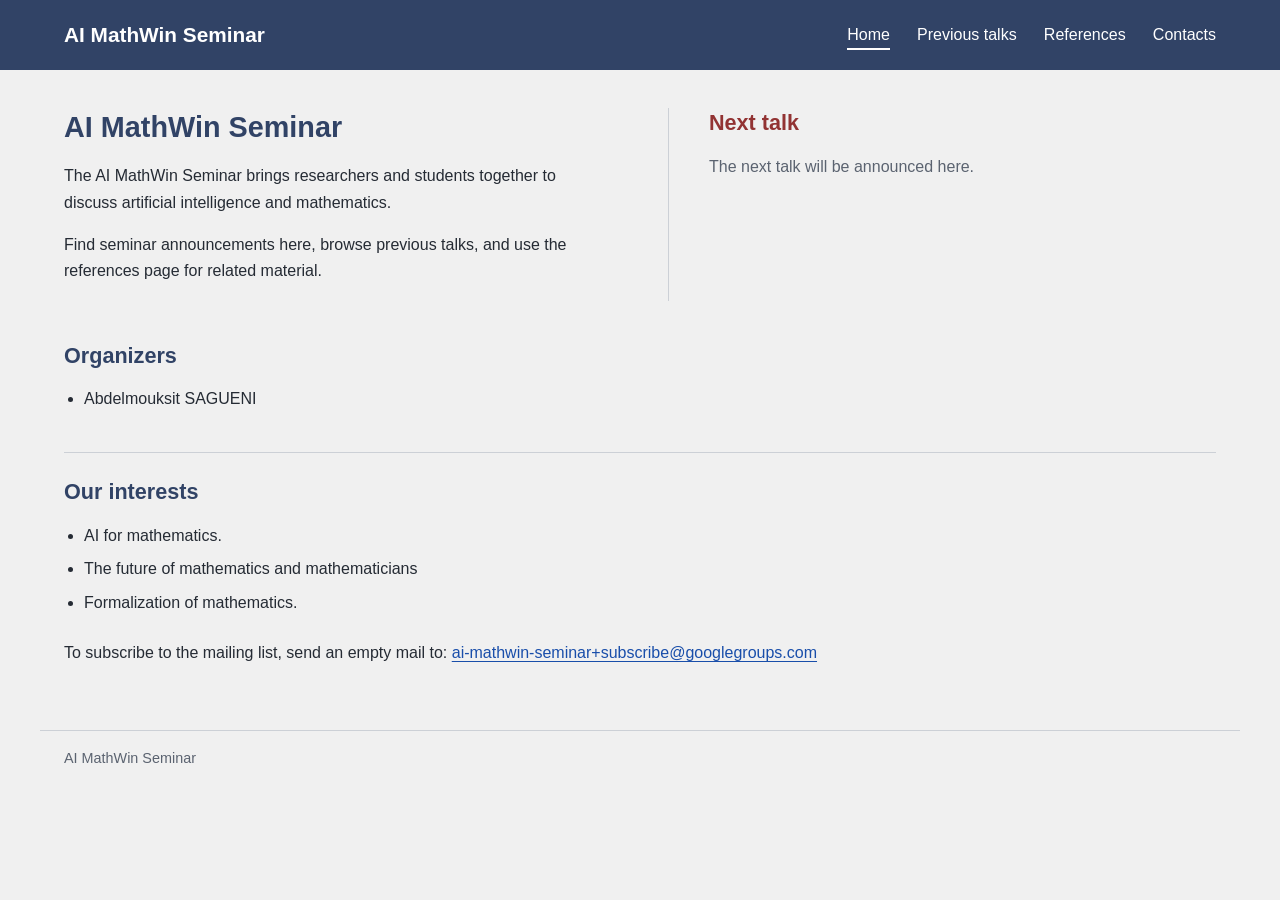
==== index.html @ 38aa2464 "Add files via upload" ====
<!DOCTYPE html>
<html lang="en">
<head>
  <meta charset="utf-8">
  <meta name="viewport" content="width=device-width, initial-scale=1">
  <title>AI MathWin Seminar</title>
  <meta name="description" content="AI MathWin Seminar: talks, references, organizers, and contacts.">
  <link rel="icon" type="image/svg+xml" href="data:image/svg+xml,%3Csvg xmlns='http://www.w3.org/2000/svg' viewBox='0 0 32 32'%3E%3Crect width='32' height='32' rx='6' fill='%23314366'/%3E%3Ctext x='16' y='23' text-anchor='middle' fill='white' font-family='Georgia,serif' font-size='24'%3E%CF%80%3C/text%3E%3C/svg%3E">
  <link rel="stylesheet" href="styles.css">
</head>
<body>
  <a href="#main" class="skip-link">Skip to content</a>
  <header>
    <div class="nav-wrap">
      <nav aria-label="Main navigation">
        <a class="site-title" href="index.html">AI MathWin Seminar</a>
        <ul class="nav-links" id="navigation">
          <li><a href="index.html" aria-current="page">Home</a></li>
          <li><a href="previous-talks.html">Previous talks</a></li>
          <li><a href="references.html">References</a></li>
          <li><a href="contacts.html">Contacts</a></li>
        </ul>
      </nav>
    </div>
  </header>

  <main id="main" tabindex="-1">
    <section id="home" aria-labelledby="home-heading">
      <div class="intro-grid">
        <div>
          <h1 id="home-heading">AI MathWin Seminar</h1>
          <!-- EDIT THE INTRODUCTION: Change the text between <p> and </p> below.
               Keep each paragraph between its own <p>...</p> tags. -->
          <p>The AI MathWin Seminar brings researchers and students together to discuss artificial intelligence and mathematics.</p>
          <p>Find seminar announcements here, browse previous talks, and use the references page for related material.</p>
        </div>
        <aside class="next-talk" aria-labelledby="next-talk-heading">
          <h2 id="next-talk-heading">Next talk</h2>
          <!-- HOW TO ANNOUNCE THE NEXT TALK:
               1. Delete the single placeholder <p> line immediately below.
               2. Copy the example lines below, but place them OUTSIDE this comment.
               3. Replace the CAPITALIZED placeholders with your information.
               4. When the talk has happened, add it to previous-talks.html.

               <p><strong>Title:</strong> TALK TITLE</p>
               <p><strong>Speaker(s):</strong> NAME (AFFILIATION)</p>
               <p><strong>Date and time:</strong> DAY MONTH YEAR, TIME</p>
               <p><strong>Location / meeting link:</strong> ROOM OR ONLINE LINK</p>
               <p><strong>Abstract:</strong> SHORT DESCRIPTION (optional)</p>
          -->
          <p class="empty-state">The next talk will be announced here.</p>
        </aside>
      </div>

      <section id="organizers" class="organizers-section" aria-labelledby="organizers-heading">
        <h2 id="organizers-heading">Organizers</h2>
        <ul class="organizers">
          <!-- HOW TO ADD AN ORGANIZER:
               Copy the <li> line below and change the name.
               Example: <li>NEW ORGANIZER NAME</li>
               Optional website link: <li><a href="https://example.org">NAME</a></li>
               To remove an organizer, delete that person's <li>...</li> line.
               Everyone in this list appears on the page automatically. -->
          <li>Abdelmouksit SAGUENI</li>
          <!-- ADD ANOTHER <li>...</li> LINE HERE -->
        </ul>
      </section>

      <section class="interests" aria-labelledby="interests-heading">
        <h2 id="interests-heading">Our interests</h2>
        <ul>
          <!-- HOW TO ADD AN INTEREST: copy a <li>...</li> line and edit its text.
               Example: <li>Another research interest.</li> -->
          <li>AI for mathematics.</li>
          <li>The future of mathematics and mathematicians</li>
          <li>Formalization of mathematics.</li>
        </ul>
        <!-- SUBSCRIPTION REMARK: Leave this note at the bottom of the homepage.
             If the subscription email changes, edit the address in BOTH the
             mailto: link and the visible text in the <a>...</a> line below. -->
        <p class="subscribe-line">
          To subscribe to the mailing list, send an empty mail to:
          <a href="mailto:ai-mathwin-seminar+subscribe@googlegroups.com">ai-mathwin-seminar+subscribe@googlegroups.com</a>
        </p>
      </section>
    </section>
  </main>

  <footer>AI MathWin Seminar</footer>
</body>
</html>
---- styles.css ----
/* Edit text, organizers, and talks in the HTML files, not here.
   This stylesheet controls colors, layout, and typography. */
:root { color-scheme: light; --navy: #314366; --ink: #252b34; --muted: #5b6370; --line: #ccd0d6; }
* { box-sizing: border-box; }
body { margin: 0; background: #f0f0f0; color: var(--ink); font-family: Arial, Helvetica, sans-serif; font-size: 1rem; line-height: 1.65; }
a { color: #194eaa; text-underline-offset: .2em; }
a:hover { text-decoration-thickness: 2px; }
:focus-visible { outline: 3px solid #3e73c9; outline-offset: 5px; }
.skip-link { position: absolute; left: 1rem; top: -5rem; z-index: 20; padding: .5rem 1rem; background: white; }
.skip-link:focus { top: .5rem; }
.nav-wrap { background: var(--navy); color: white; }
nav { max-width: 1200px; min-height: 70px; margin: auto; padding: 1rem 1.5rem; display: flex; justify-content: space-between; align-items: center; gap: 1.5rem; }
.site-title { color: white; text-decoration: none; font-size: 1.3rem; font-weight: 600; line-height: 1.35; }
.nav-links { display: flex; flex-wrap: wrap; list-style: none; padding: 0; margin: 0; gap: 1.7rem; }
.nav-links a { color: white; text-decoration: none; font-size: 1rem; padding: .35rem 0; }
.nav-links a:hover, .nav-links a[aria-current="page"] { border-bottom: 2px solid white; }
main { max-width: 1200px; margin: 0 auto; padding: 2.4rem 1.5rem 3rem; min-height: 440px; }
.intro-grid { display: grid; grid-template-columns: 1fr 1fr; gap: 3.5rem; margin-bottom: 2.5rem; }
h1, h2, h3 { line-height: 1.35; color: var(--navy); }
h1 { font-size: 1.8rem; margin: 0 0 1rem; }
h2 { font-size: 1.35rem; margin: 0 0 1rem; }
h3 { font-size: 1.05rem; margin: 0 0 .5rem; }
p { margin: 0 0 1rem; }
.next-talk { border-left: 1px solid var(--line); padding-left: 2.5rem; }
.next-talk h2 { color: #923333; }
.empty-state { color: var(--muted); }
.organizers-section { margin-bottom: 1.5rem; }
.organizers { margin: 0; padding-left: 1.25rem; }
.interests { margin-top: 2.5rem; padding-top: 1.5rem; border-top: 1px solid var(--line); }
.interests ul { padding-left: 1.25rem; }
.interests li { margin-bottom: .45rem; }
.subscribe-line { margin-top: 1.5rem; }
.subscribe-line a { overflow-wrap: anywhere; }
.talk-page { max-width: 940px; }
.talk-page > h1 { padding-bottom: 1rem; border-bottom: 1px solid var(--line); }
.talk { margin: 2rem 0; padding-bottom: 1.5rem; border-bottom: 1px solid var(--line); }
.talk h2 { margin-bottom: .6rem; }
.talk-date { color: #923333; font-weight: 600; }
.references { margin: 2rem 0; padding-left: 1.25rem; }
.references li { margin-bottom: .8rem; }
footer { max-width: 1200px; margin: auto; padding: 1rem 1.5rem 1.5rem; border-top: 1px solid var(--line); color: var(--muted); font-size: .9rem; }
@media (max-width: 800px) {
  nav { flex-wrap: wrap; gap: .75rem; }
  .nav-links { width: 100%; gap: .5rem 1.5rem; }
  main { padding: 1.8rem 1.25rem 2rem; }
  .intro-grid { grid-template-columns: 1fr; gap: 1.5rem; margin-bottom: 2rem; }
  .next-talk { border-left: 0; border-top: 1px solid var(--line); padding: 1.5rem 0 0; }
}
@media (prefers-reduced-motion: no-preference) { a { transition: background-color .15s; } }
@media print { .nav-wrap, footer { display: none; } main { max-width: none; padding: 0; } }
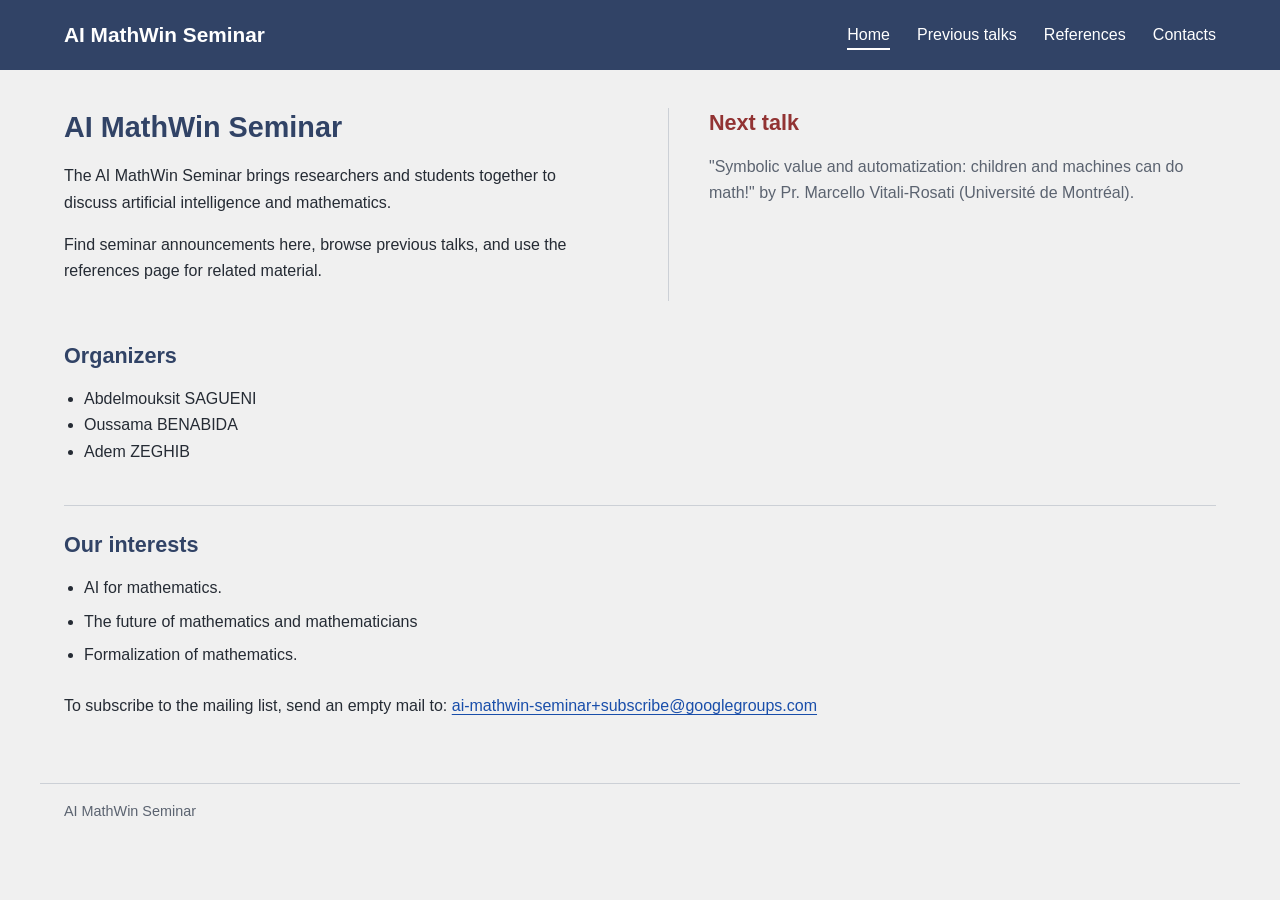
==== commit 20e094d1: "Update upcoming talk details and organizers list" ====
--- a/index.html
+++ b/index.html
@@ -48,7 +48,7 @@
                <p><strong>Location / meeting link:</strong> ROOM OR ONLINE LINK</p>
                <p><strong>Abstract:</strong> SHORT DESCRIPTION (optional)</p>
           -->
-          <p class="empty-state">The next talk will be announced here.</p>
+          <p class="empty-state">"Symbolic value and automatization: children and machines can do math!" by Pr. Marcello Vitali-Rosati (Université de Montréal).</p>
         </aside>
       </div>
 
@@ -62,6 +62,8 @@
                To remove an organizer, delete that person's <li>...</li> line.
                Everyone in this list appears on the page automatically. -->
           <li>Abdelmouksit SAGUENI</li>
+          <li>Oussama BENABIDA</li>
+          <li>Adem ZEGHIB</li>
           <!-- ADD ANOTHER <li>...</li> LINE HERE -->
         </ul>
       </section>
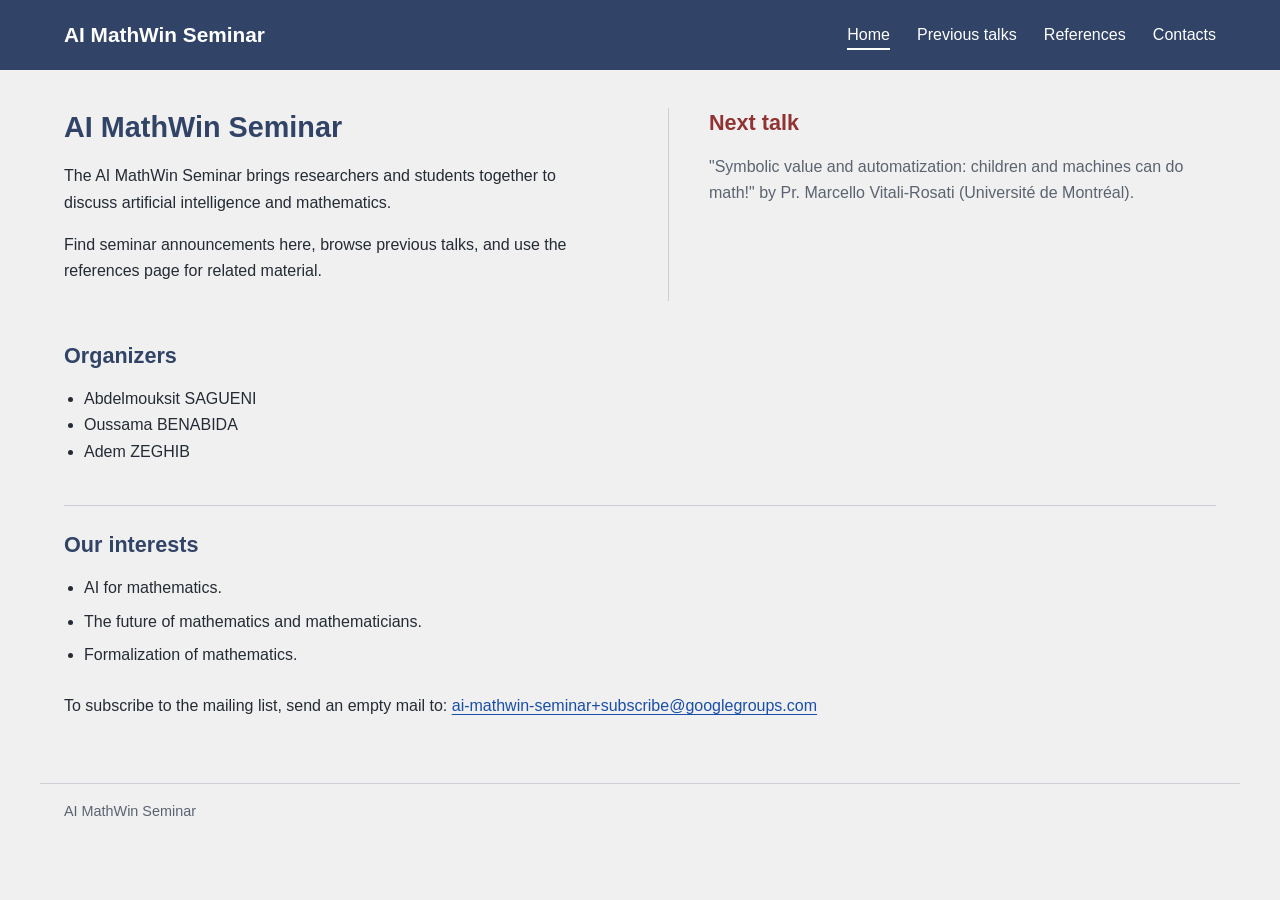
==== commit 34830703: "Fix typo in list item for research interests" ====
--- a/index.html
+++ b/index.html
@@ -74,7 +74,7 @@
           <!-- HOW TO ADD AN INTEREST: copy a <li>...</li> line and edit its text.
                Example: <li>Another research interest.</li> -->
           <li>AI for mathematics.</li>
-          <li>The future of mathematics and mathematicians</li>
+          <li>The future of mathematics and mathematicians.</li>
           <li>Formalization of mathematics.</li>
         </ul>
         <!-- SUBSCRIPTION REMARK: Leave this note at the bottom of the homepage.
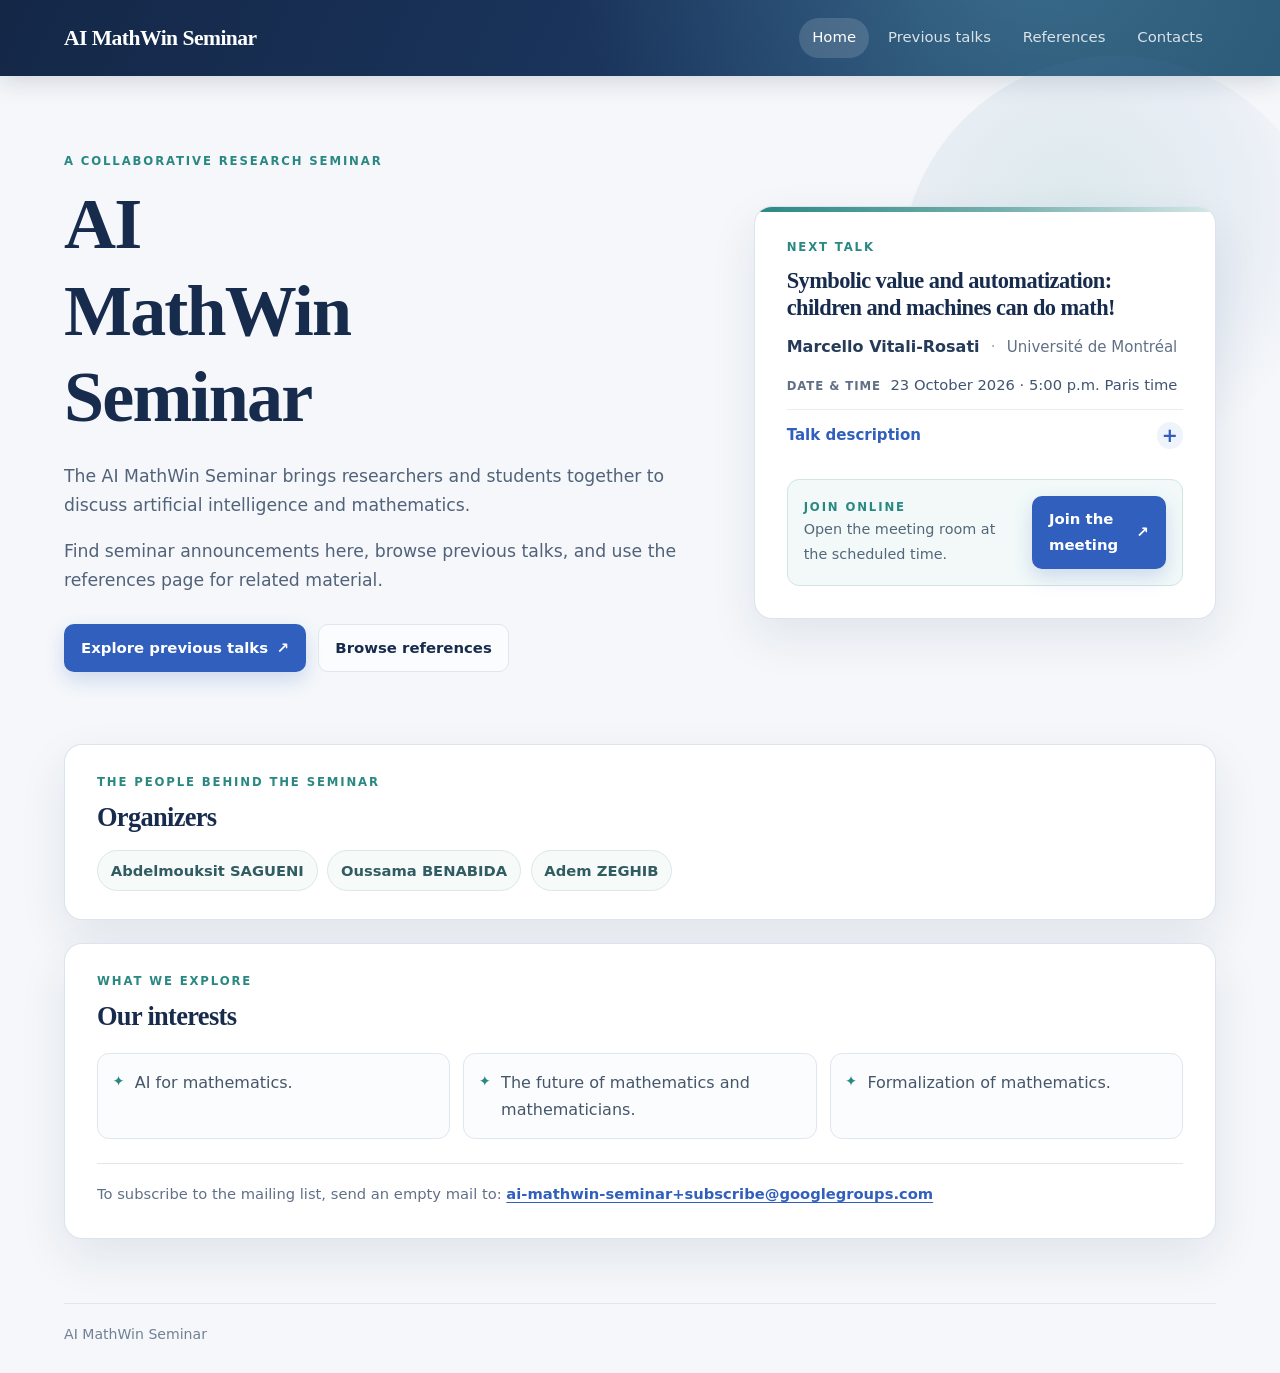
==== commit 54079a2b: "Add files via upload" ====
--- a/index.html
+++ b/index.html
@@ -25,34 +25,51 @@
   </header>
 
   <main id="main" tabindex="-1">
-    <section id="home" aria-labelledby="home-heading">
+    <section id="home" class="home-page" aria-labelledby="home-heading">
       <div class="intro-grid">
         <div>
+          <p class="eyebrow">A collaborative research seminar</p>
           <h1 id="home-heading">AI MathWin Seminar</h1>
           <!-- EDIT THE INTRODUCTION: Change the text between <p> and </p> below.
                Keep each paragraph between its own <p>...</p> tags. -->
           <p>The AI MathWin Seminar brings researchers and students together to discuss artificial intelligence and mathematics.</p>
           <p>Find seminar announcements here, browse previous talks, and use the references page for related material.</p>
+          <div class="hero-actions">
+            <a class="button button-primary" href="previous-talks.html">Explore previous talks <span aria-hidden="true">↗</span></a>
+            <a class="button button-secondary" href="references.html">Browse references</a>
+          </div>
         </div>
-        <aside class="next-talk" aria-labelledby="next-talk-heading">
-          <h2 id="next-talk-heading">Next talk</h2>
-          <!-- HOW TO ANNOUNCE THE NEXT TALK:
-               1. Delete the single placeholder <p> line immediately below.
-               2. Copy the example lines below, but place them OUTSIDE this comment.
-               3. Replace the CAPITALIZED placeholders with your information.
-               4. When the talk has happened, add it to previous-talks.html.
-
-               <p><strong>Title:</strong> TALK TITLE</p>
-               <p><strong>Speaker(s):</strong> NAME (AFFILIATION)</p>
-               <p><strong>Date and time:</strong> DAY MONTH YEAR, TIME</p>
-               <p><strong>Location / meeting link:</strong> ROOM OR ONLINE LINK</p>
-               <p><strong>Abstract:</strong> SHORT DESCRIPTION (optional)</p>
-          -->
-          <p class="empty-state">"Symbolic value and automatization: children and machines can do math!" by Pr. Marcello Vitali-Rosati (Université de Montréal).</p>
+        <aside class="next-talk surface-card" aria-label="Next talk announcement">
+          <p class="eyebrow">Next talk</p>
+          <article class="talk-card">
+            <h2>Symbolic value and automatization: children and machines can do math!</h2>
+            <p class="speaker-line"><span class="speaker-name">Marcello Vitali-Rosati</span><span class="speaker-affiliation">Université de Montréal</span></p>
+            <p class="talk-date"><span class="date-label">Date &amp; time</span><time datetime="2026-10-23T17:00:00+02:00">23 October 2026 · 5:00 p.m. Paris time</time></p>
+            <details class="talk-description">
+              <summary>Talk description</summary>
+              <div class="description-content"><p>Talk description will be added.</p></div>
+            </details>
+          </article>
+          <div class="meeting-link-box">
+            <div>
+              <p class="eyebrow">Join online</p>
+              <p class="meeting-note">Open the meeting room at the scheduled time.</p>
+            </div>
+            <a class="button button-primary" href="https://visio.numerique.gouv.fr/miz-lomr-bkv" target="_blank" rel="noopener noreferrer">Join the meeting <span aria-hidden="true">↗</span></a>
+          </div>
+          <!-- HOW TO UPDATE THE NEXT TALK:
+               1. Edit the title, speaker, affiliation, date and time, and description above.
+               2. Change both the visible date and the time in the datetime attribute.
+               3. Put the meeting URL only in the button's href. The URL stays hidden
+                  behind the “Join the meeting” button.
+               4. After the talk, copy the complete <article class="talk-card">...</article>
+                  block and paste it at the top of previous-talks.html. The article has
+                  the same format on both pages. Leave the meeting-link box on this page. -->
         </aside>
       </div>
 
-      <section id="organizers" class="organizers-section" aria-labelledby="organizers-heading">
+      <section id="organizers" class="organizers-section surface-card" aria-labelledby="organizers-heading">
+        <p class="eyebrow">The people behind the seminar</p>
         <h2 id="organizers-heading">Organizers</h2>
         <ul class="organizers">
           <!-- HOW TO ADD AN ORGANIZER:
@@ -68,7 +85,8 @@
         </ul>
       </section>
 
-      <section class="interests" aria-labelledby="interests-heading">
+      <section class="interests surface-card" aria-labelledby="interests-heading">
+        <p class="eyebrow">What we explore</p>
         <h2 id="interests-heading">Our interests</h2>
         <ul>
           <!-- HOW TO ADD AN INTEREST: copy a <li>...</li> line and edit its text.
--- a/styles.css
+++ b/styles.css
@@ -1,50 +1,162 @@
 /* Edit text, organizers, and talks in the HTML files, not here.
-   This stylesheet controls colors, layout, and typography. */
-:root { color-scheme: light; --navy: #314366; --ink: #252b34; --muted: #5b6370; --line: #ccd0d6; }
+   This stylesheet controls the shared layout, colors, and typography. */
+:root {
+  color-scheme: light;
+  --navy: #172b4d;
+  --ink: #1e2c3d;
+  --muted: #617086;
+  --blue: #315fbd;
+  --teal: #2a8883;
+  --line: #dfe6ee;
+  --paper: #f5f7fa;
+  --white: #fff;
+  --shadow: 0 18px 48px rgba(25, 45, 75, .09);
+}
+
 * { box-sizing: border-box; }
-body { margin: 0; background: #f0f0f0; color: var(--ink); font-family: Arial, Helvetica, sans-serif; font-size: 1rem; line-height: 1.65; }
-a { color: #194eaa; text-underline-offset: .2em; }
-a:hover { text-decoration-thickness: 2px; }
-:focus-visible { outline: 3px solid #3e73c9; outline-offset: 5px; }
-.skip-link { position: absolute; left: 1rem; top: -5rem; z-index: 20; padding: .5rem 1rem; background: white; }
+html { scroll-behavior: smooth; }
+body {
+  min-height: 100vh;
+  margin: 0;
+  display: flex;
+  flex-direction: column;
+  background: var(--paper);
+  color: var(--ink);
+  font-family: Inter, ui-sans-serif, system-ui, -apple-system, BlinkMacSystemFont, "Segoe UI", sans-serif;
+  font-size: 1rem;
+  line-height: 1.7;
+}
+a { color: var(--blue); text-underline-offset: .22em; text-decoration-thickness: 1px; }
+a:hover { color: #214a9d; text-decoration-thickness: 2px; }
+:focus-visible { outline: 3px solid #e0a63b; outline-offset: 4px; border-radius: 4px; }
+.skip-link { position: absolute; left: 1rem; top: -5rem; z-index: 20; padding: .55rem 1rem; border-radius: 8px; background: white; color: var(--navy); }
 .skip-link:focus { top: .5rem; }
-.nav-wrap { background: var(--navy); color: white; }
-nav { max-width: 1200px; min-height: 70px; margin: auto; padding: 1rem 1.5rem; display: flex; justify-content: space-between; align-items: center; gap: 1.5rem; }
-.site-title { color: white; text-decoration: none; font-size: 1.3rem; font-weight: 600; line-height: 1.35; }
-.nav-links { display: flex; flex-wrap: wrap; list-style: none; padding: 0; margin: 0; gap: 1.7rem; }
-.nav-links a { color: white; text-decoration: none; font-size: 1rem; padding: .35rem 0; }
-.nav-links a:hover, .nav-links a[aria-current="page"] { border-bottom: 2px solid white; }
-main { max-width: 1200px; margin: 0 auto; padding: 2.4rem 1.5rem 3rem; min-height: 440px; }
-.intro-grid { display: grid; grid-template-columns: 1fr 1fr; gap: 3.5rem; margin-bottom: 2.5rem; }
-h1, h2, h3 { line-height: 1.35; color: var(--navy); }
-h1 { font-size: 1.8rem; margin: 0 0 1rem; }
-h2 { font-size: 1.35rem; margin: 0 0 1rem; }
+
+.nav-wrap {
+  background: radial-gradient(circle at 80% -100%, rgba(91, 160, 181, .48), transparent 44%), linear-gradient(115deg, #142747, #1c3862 62%, #234d6d);
+  color: white;
+  box-shadow: 0 5px 24px rgba(17, 37, 65, .16);
+}
+nav {
+  max-width: 1200px;
+  min-height: 76px;
+  margin: auto;
+  padding: 1rem 1.5rem;
+  display: flex;
+  justify-content: space-between;
+  align-items: center;
+  gap: 1.5rem;
+}
+.site-title { color: white; text-decoration: none; font-family: Georgia, "Times New Roman", serif; font-size: 1.35rem; font-weight: 700; letter-spacing: -.025em; line-height: 1.3; }
+.site-title:hover { color: white; }
+.nav-links { display: flex; flex-wrap: wrap; list-style: none; padding: 0; margin: 0; gap: .35rem; }
+.nav-links a { display: inline-block; color: rgba(255,255,255,.82); text-decoration: none; font-size: .93rem; padding: .48rem .82rem; border-radius: 999px; transition: background-color .18s ease, color .18s ease; }
+.nav-links a:hover, .nav-links a[aria-current="page"] { background: rgba(255,255,255,.14); color: white; }
+
+main { width: 100%; max-width: 1200px; margin: 0 auto; padding: 0 1.5rem 4rem; flex: 1; }
+h1, h2, h3 { color: var(--navy); line-height: 1.2; }
+h1, h2 { font-family: Georgia, "Times New Roman", serif; letter-spacing: -.025em; }
+h1 { font-size: clamp(2.5rem, 5.7vw, 4.5rem); margin: 0 0 1.15rem; }
+h2 { font-size: 1.65rem; margin: 0 0 .8rem; }
 h3 { font-size: 1.05rem; margin: 0 0 .5rem; }
 p { margin: 0 0 1rem; }
-.next-talk { border-left: 1px solid var(--line); padding-left: 2.5rem; }
-.next-talk h2 { color: #923333; }
-.empty-state { color: var(--muted); }
-.organizers-section { margin-bottom: 1.5rem; }
-.organizers { margin: 0; padding-left: 1.25rem; }
-.interests { margin-top: 2.5rem; padding-top: 1.5rem; border-top: 1px solid var(--line); }
-.interests ul { padding-left: 1.25rem; }
-.interests li { margin-bottom: .45rem; }
-.subscribe-line { margin-top: 1.5rem; }
-.subscribe-line a { overflow-wrap: anywhere; }
-.talk-page { max-width: 940px; }
-.talk-page > h1 { padding-bottom: 1rem; border-bottom: 1px solid var(--line); }
-.talk { margin: 2rem 0; padding-bottom: 1.5rem; border-bottom: 1px solid var(--line); }
-.talk h2 { margin-bottom: .6rem; }
-.talk-date { color: #923333; font-weight: 600; }
-.references { margin: 2rem 0; padding-left: 1.25rem; }
-.references li { margin-bottom: .8rem; }
-footer { max-width: 1200px; margin: auto; padding: 1rem 1.5rem 1.5rem; border-top: 1px solid var(--line); color: var(--muted); font-size: .9rem; }
+.eyebrow { margin: 0 0 .75rem; color: var(--teal); font-size: .73rem; font-weight: 800; letter-spacing: .16em; line-height: 1.4; text-transform: uppercase; }
+.surface-card { background: var(--white); border: 1px solid rgba(217, 226, 236, .9); border-radius: 18px; box-shadow: var(--shadow); }
+
+.home-page { padding-top: 2.8rem; }
+.intro-grid { position: relative; isolation: isolate; display: grid; grid-template-columns: 1.14fr .86fr; align-items: center; gap: clamp(2rem, 6vw, 5.5rem); padding: 2rem 0 4.3rem; }
+.intro-grid::before { content: ""; position: absolute; z-index: -1; width: 430px; height: 430px; right: -115px; top: -65px; border-radius: 50%; background: radial-gradient(circle at 40% 37%, rgba(77, 156, 159, .15), rgba(79, 121, 181, .07) 48%, transparent 70%); }
+.intro-grid > div:first-child { max-width: 650px; }
+.home-page h1 { max-width: 9ch; margin-bottom: 1.35rem; }
+.home-page .intro-grid > div:first-child > p:not(.eyebrow) { max-width: 56ch; color: #51627a; font-size: 1.08rem; }
+.hero-actions { display: flex; flex-wrap: wrap; align-items: center; gap: .75rem; margin-top: 1.8rem; }
+.button { display: inline-flex; align-items: center; justify-content: center; gap: .55rem; min-height: 46px; padding: .65rem 1rem; border: 1px solid transparent; border-radius: 10px; font-size: .93rem; font-weight: 700; text-decoration: none; transition: transform .18s ease, box-shadow .18s ease, background-color .18s ease; }
+.button:hover { transform: translateY(-2px); text-decoration: none; }
+.button-primary { background: var(--blue); color: white; box-shadow: 0 8px 20px rgba(49, 95, 189, .2); }
+.button-primary:hover { background: #274f9f; color: white; box-shadow: 0 11px 24px rgba(49, 95, 189, .25); }
+.button-secondary { border-color: var(--line); background: rgba(255,255,255,.65); color: var(--navy); }
+.button-secondary:hover { border-color: #bdcad9; background: white; color: var(--navy); }
+.next-talk { position: relative; padding: 2rem; overflow: hidden; }
+.next-talk::before { content: ""; position: absolute; top: 0; left: 0; right: 0; height: 5px; background: linear-gradient(90deg, var(--teal), #78b1af 55%, #d5e8e6); }
+.next-talk > .eyebrow { margin-bottom: .8rem; }
+.next-talk > .talk-card { margin: 0; padding: 0; border: 0; border-radius: 0; background: transparent; box-shadow: none; }
+.next-talk .talk-card h2 { margin-bottom: .7rem; font-size: 1.4rem; }
+.next-talk .empty-state { margin: 0; padding: .9rem 1rem; border-radius: 10px; background: #f3f7f8; color: #53677a; }
+.meeting-link-box { display: flex; align-items: center; justify-content: space-between; gap: 1rem; margin-top: 1rem; padding: 1rem; border: 1px solid #d1e5e2; border-radius: 12px; background: #f2f9f8; }
+.meeting-link-box .eyebrow { margin: 0 0 .15rem; }
+.meeting-note { margin: 0; color: #53677a; font-size: .9rem; }
+.organizers-section { padding: 1.8rem 2rem; margin: .2rem 0 1.4rem; }
+.organizers-section h2, .interests h2 { margin-bottom: 1rem; }
+.organizers { display: flex; flex-wrap: wrap; gap: .6rem; list-style: none; margin: 0; padding: 0; }
+.organizers li { padding: .42rem .8rem; border: 1px solid #dce7e9; border-radius: 999px; background: #f6faf9; color: #315c61; font-size: .92rem; font-weight: 650; }
+.interests { margin-top: 1.4rem; padding: 1.8rem 2rem 2rem; }
+.interests ul { display: grid; grid-template-columns: repeat(3, minmax(0, 1fr)); gap: .8rem; list-style: none; margin: 1.3rem 0 0; padding: 0; }
+.interests li { display: flex; align-items: flex-start; gap: .65rem; min-height: 78px; padding: .9rem; border: 1px solid var(--line); border-radius: 12px; background: #fbfcfd; color: #46566a; }
+.interests li::before { content: "✦"; flex: 0 0 auto; color: var(--teal); font-size: .9rem; line-height: 1.8; }
+.subscribe-line { margin: 1.5rem 0 0; padding-top: 1.1rem; border-top: 1px solid var(--line); color: var(--muted); font-size: .92rem; }
+.subscribe-line a { font-weight: 650; overflow-wrap: anywhere; }
+
+.talk-page { max-width: 900px; padding-top: 3.5rem; }
+.talk-page > .eyebrow { margin-bottom: .55rem; }
+.talk-page > h1 { margin-bottom: .75rem; font-size: clamp(2.45rem, 5vw, 3.6rem); }
+.page-intro { max-width: 62ch; margin: 0 0 2.2rem; color: var(--muted); font-size: 1.05rem; }
+.talk-card { margin: 1rem 0; padding: 1.45rem 1.6rem .6rem; border: 1px solid var(--line); border-radius: 15px; background: var(--white); box-shadow: 0 9px 26px rgba(25, 45, 75, .05); }
+.talk-card h2 { margin-bottom: .55rem; font-size: 1.35rem; }
+.speaker-line { display: flex; flex-wrap: wrap; align-items: baseline; gap: .15rem .7rem; margin-bottom: .4rem; }
+.speaker-name { color: #263b58; font-weight: 750; }
+.speaker-affiliation { color: var(--muted); font-size: .94rem; }
+.speaker-affiliation::before { content: "·"; padding-right: .7rem; color: #9ba8b7; }
+.talk-date { display: flex; flex-wrap: wrap; gap: .2rem .6rem; align-items: baseline; margin: .75rem 0 .35rem; color: #405571; font-size: .92rem; }
+.date-label { color: var(--muted); font-size: .73rem; font-weight: 750; letter-spacing: .08em; text-transform: uppercase; }
+.date-value { color: var(--muted); font-size: .92rem; }
+.talk-description { margin-top: .7rem; border-top: 1px solid #e9edf2; }
+.talk-description summary { display: flex; align-items: center; justify-content: space-between; gap: 1rem; padding: .78rem 0 .9rem; color: var(--blue); cursor: pointer; font-size: .94rem; font-weight: 700; list-style: none; }
+.talk-description summary::-webkit-details-marker { display: none; }
+.talk-description summary::after { content: "+"; display: grid; place-items: center; width: 1.65rem; height: 1.65rem; border-radius: 50%; background: #eef3fc; color: var(--blue); font-size: 1.2rem; line-height: 1; }
+.talk-description[open] summary::after { content: "−"; }
+.talk-description summary:hover { color: #214a9d; }
+.description-content { padding: .15rem 0 .7rem; color: #51627a; }
+.description-content p:last-child { margin-bottom: .3rem; }
+.empty-state { margin-top: 1.8rem; padding: 1.1rem 1.25rem; border: 1px dashed #c9d4e0; border-radius: 12px; background: rgba(255,255,255,.55); color: var(--muted); }
+.references { margin: 1.5rem 0; padding-left: 1.3rem; }
+.references li { margin-bottom: .9rem; padding-left: .25rem; }
+.talk-page > p:not(.eyebrow) { max-width: 65ch; }
+
+footer { width: calc(100% - 3rem); max-width: 1152px; margin: auto; padding: 1.2rem 0 1.6rem; border-top: 1px solid var(--line); color: #718096; font-size: .88rem; }
+
 @media (max-width: 800px) {
-  nav { flex-wrap: wrap; gap: .75rem; }
-  .nav-links { width: 100%; gap: .5rem 1.5rem; }
-  main { padding: 1.8rem 1.25rem 2rem; }
-  .intro-grid { grid-template-columns: 1fr; gap: 1.5rem; margin-bottom: 2rem; }
-  .next-talk { border-left: 0; border-top: 1px solid var(--line); padding: 1.5rem 0 0; }
+  nav { flex-wrap: wrap; gap: .65rem; padding: .9rem 1.25rem; }
+  .nav-links { width: 100%; gap: .25rem; }
+  .nav-links a { padding: .4rem .65rem; font-size: .88rem; }
+  main { padding: 0 1.25rem 3rem; }
+  .home-page { padding-top: 1.7rem; }
+  .intro-grid { grid-template-columns: 1fr; gap: 1.4rem; padding: 1rem 0 2.4rem; }
+  .intro-grid::before { width: 280px; height: 280px; right: -65px; top: 40px; }
+  .home-page h1 { max-width: 12ch; }
+  .next-talk { padding: 1.5rem; }
+  .meeting-link-box { align-items: stretch; flex-direction: column; }
+  .meeting-link-box .button { width: 100%; }
+  .interests ul { grid-template-columns: 1fr; }
+  .interests li { min-height: auto; }
+  .talk-page { padding-top: 2.3rem; }
 }
-@media (prefers-reduced-motion: no-preference) { a { transition: background-color .15s; } }
-@media print { .nav-wrap, footer { display: none; } main { max-width: none; padding: 0; } }
+@media (max-width: 480px) {
+  .site-title { font-size: 1.2rem; }
+  .nav-links { display: grid; grid-template-columns: 1fr 1fr; }
+  .nav-links a { width: 100%; }
+  .hero-actions { align-items: stretch; flex-direction: column; }
+  .hero-actions .button { width: 100%; }
+  .organizers-section, .interests { padding: 1.35rem; }
+  .talk-card { padding: 1.15rem 1.15rem .45rem; }
+  .speaker-affiliation::before { padding-right: .4rem; }
+  footer { width: calc(100% - 2.5rem); }
+}
+@media (prefers-reduced-motion: reduce) {
+  *, *::before, *::after { scroll-behavior: auto !important; transition-duration: .01ms !important; }
+}
+@media print {
+  .nav-wrap, footer, .hero-actions, .talk-description summary { display: none; }
+  body { background: white; }
+  main { max-width: none; padding: 0; }
+  .talk-description > .description-content { display: block !important; }
+}
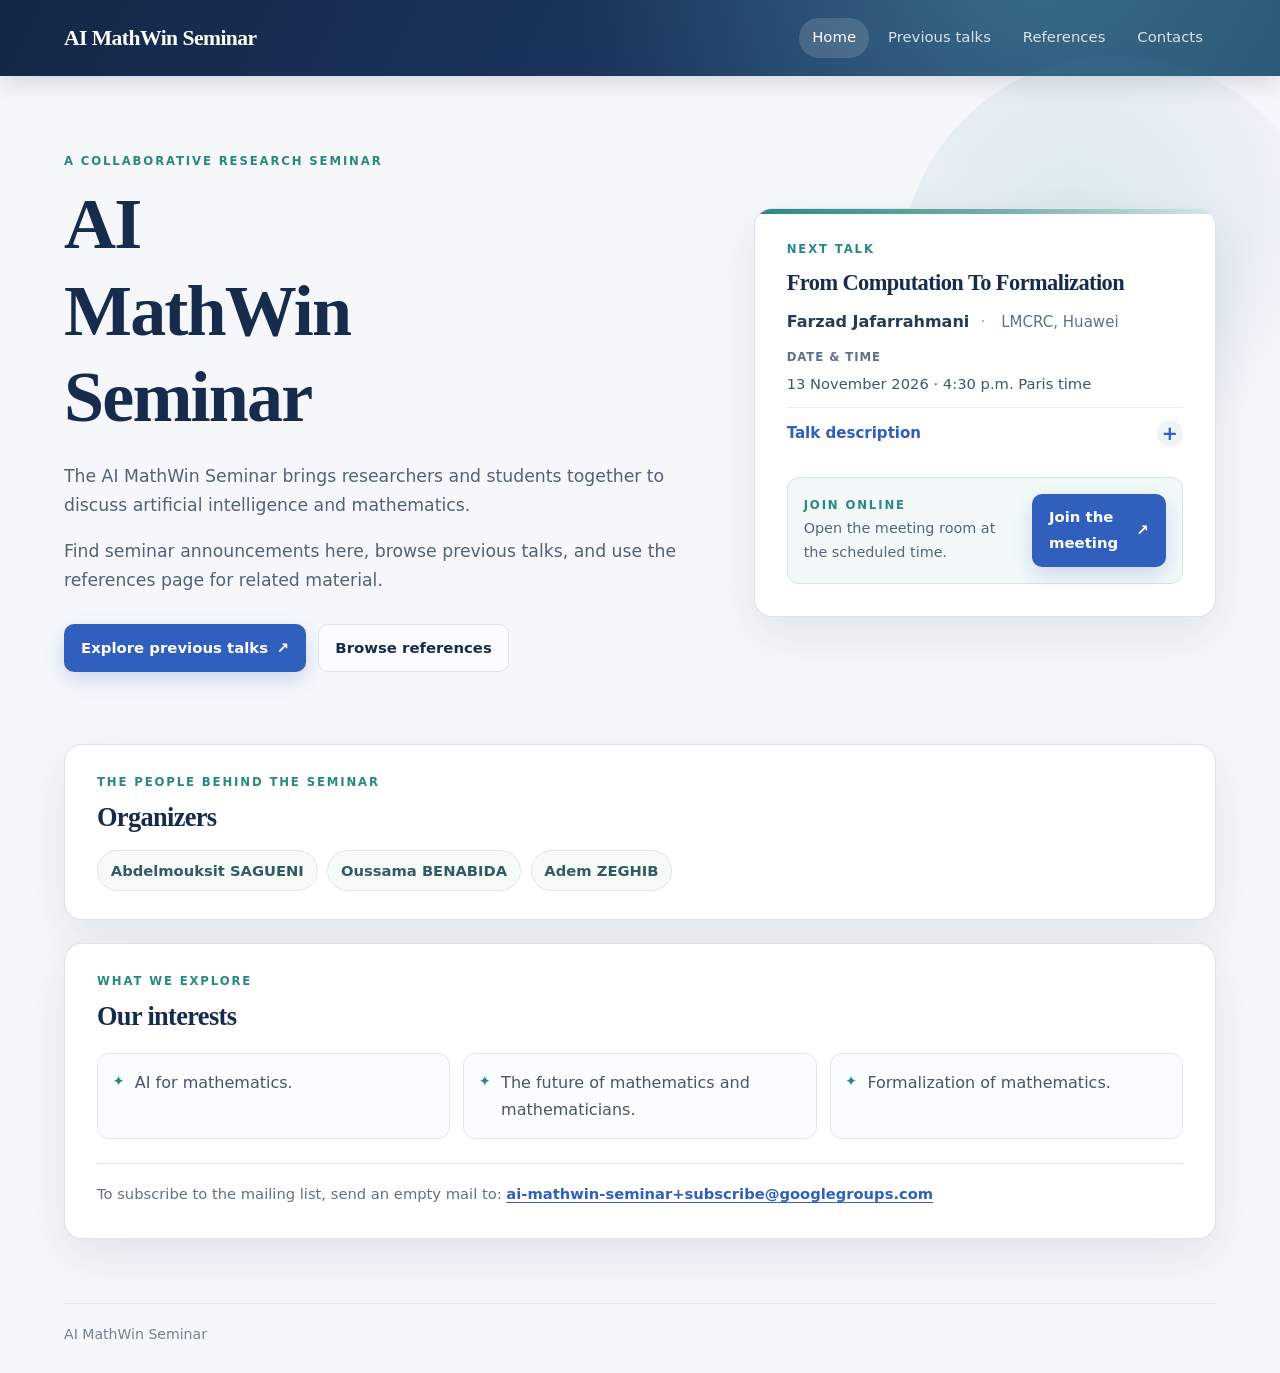
==== commit 2d4bc4b9: "Update next talk details in index.html" ====
--- a/index.html
+++ b/index.html
@@ -42,9 +42,9 @@
         <aside class="next-talk surface-card" aria-label="Next talk announcement">
           <p class="eyebrow">Next talk</p>
           <article class="talk-card">
-            <h2>Symbolic value and automatization: children and machines can do math!</h2>
-            <p class="speaker-line"><span class="speaker-name">Marcello Vitali-Rosati</span><span class="speaker-affiliation">Université de Montréal</span></p>
-            <p class="talk-date"><span class="date-label">Date &amp; time</span><time datetime="2026-10-23T17:00:00+02:00">23 October 2026 · 5:00 p.m. Paris time</time></p>
+            <h2> From Computation To Formalization</h2>
+            <p class="speaker-line"><span class="speaker-name"> Farzad Jafarrahmani</span><span class="speaker-affiliation"> LMCRC, Huawei</span></p>
+            <p class="talk-date"><span class="date-label">Date &amp; time</span><time datetime="2026-10-23T17:00:00+02:00"> 13 November 2026 · 4:30 p.m. Paris time</time></p>
             <details class="talk-description">
               <summary>Talk description</summary>
               <div class="description-content"><p>Talk description will be added.</p></div>
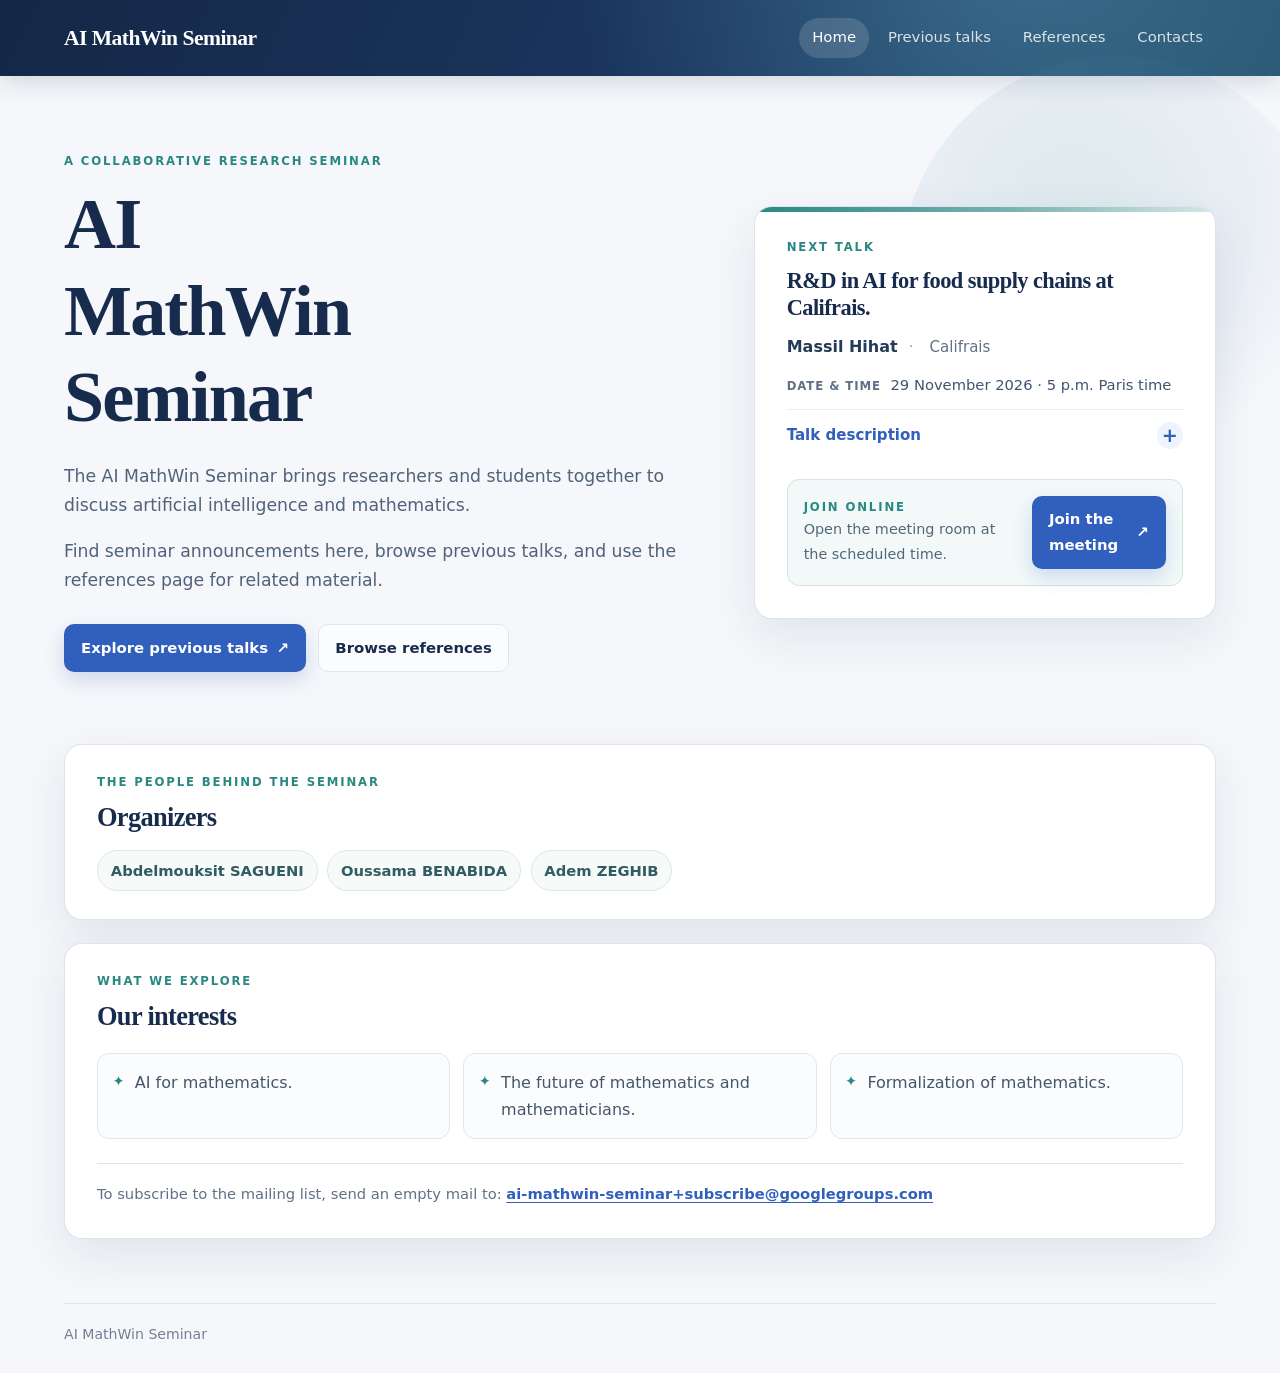
==== commit 9422f948: "Update next talk details in index.html" ====
--- a/index.html
+++ b/index.html
@@ -42,9 +42,9 @@
         <aside class="next-talk surface-card" aria-label="Next talk announcement">
           <p class="eyebrow">Next talk</p>
           <article class="talk-card">
-            <h2> From Computation To Formalization</h2>
-            <p class="speaker-line"><span class="speaker-name"> Farzad Jafarrahmani</span><span class="speaker-affiliation"> LMCRC, Huawei</span></p>
-            <p class="talk-date"><span class="date-label">Date &amp; time</span><time datetime="2026-10-23T17:00:00+02:00"> 13 November 2026 · 4:30 p.m. Paris time</time></p>
+            <h2> R&D in AI for food supply chains at Califrais. </h2>
+            <p class="speaker-line"><span class="speaker-name"> Massil Hihat </span><span class="speaker-affiliation"> Califrais </span></p>
+            <p class="talk-date"><span class="date-label">Date &amp; time</span><time datetime="2026-10-23T17:00:00+02:00"> 29 November 2026 · 5 p.m. Paris time</time></p>
             <details class="talk-description">
               <summary>Talk description</summary>
               <div class="description-content"><p>Talk description will be added.</p></div>
